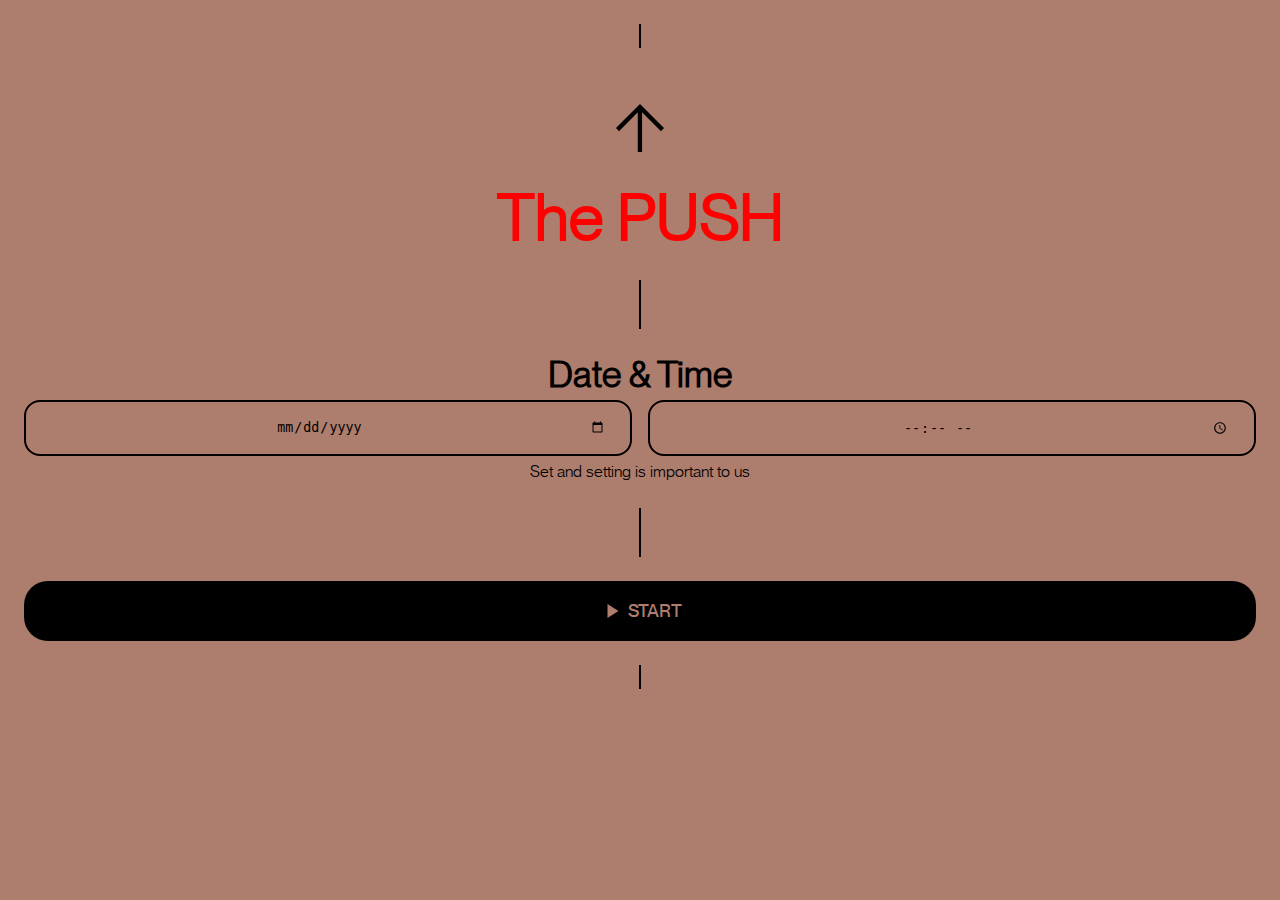
==== date-and-time.html @ b66043ad "added icon" ====
<!DOCTYPE html>
<html lang="en">
<head>
    <meta charset="UTF-8">
    <meta http-equiv="X-UA-Compatible" content="IE=edge">
    <meta name="viewport" content="width=device-width, initial-scale=1.0">

    <link rel="stylesheet" href="css-&-scss/style.css">
    <title>Document</title>
</head>
<body>
    <div id="workout-option-screen" class="content-wrapper-dip date-and-time-option">

        <!-- ::::: Crop marks - Top mark ::::: -->
        <div class="vertical-crop-mark-wrapper">
            <svg alt="simple crop mark" width="2" height="24" viewBox="0 0 2 24" fill="none" xmlns="http://www.w3.org/2000/svg">
                <path class="crop-line" d="M1 0V24" stroke="black" stroke-width="2"/>
            </svg>
        </div>
        <!-- ::::: Crop marks - Top mark ::::: -->

        <!-- ::::: Small workout icon ::::: -->
        <div class="small-workout-icon-wrapper">
            <svg width="48" height="48" viewBox="0 0 48 48" fill="none" xmlns="http://www.w3.org/2000/svg">
                <path class="filled-icon" d="M0 24.0777L21.7559 2.24133L21.778 2.21914L23.9889 0L48 24.0777L44.9489 27.1401L26.0672 8.21082V48H21.7559V8.36616L3.05113 27.1401L0 24.0777Z" fill="black"/>
            </svg>
        </div>
        <!-- ::::: Small workout icon ::::: -->

        <!-- ::::: Work out tittle ::::: -->
        <div class="date-and-time-tittle-wrapper">
            <h1 class="display-3" style="color: red;">The PUSH</h1>
        </div>
        <!-- ::::: Work out tittle ::::: -->

        <!-- ::::: Simple crop mark ::::: -->
        <svg width="2" height="49" viewBox="0 0 2 49" fill="none" xmlns="http://www.w3.org/2000/svg">
            <path class="crop-line" d="M1 0V49" stroke="black" stroke-width="2"/>
        </svg>
        <!-- ::::: Simple crop mark ::::: -->

        <!-- ::::: Date and time section ::::: -->
        <div class="date-and-time">
            <h1 class="display-6">Date & Time</h1>
            <div class="dnt-forum">
                <input type="date" id="workout-date" name="workout-date" placeholder="Enter date" required>
                <input type="time" id="workout-time" name="workout-time" placeholder="Enter time" required>
            </div>
            <p class="body-1">Set and setting is important to us</p>
        </div>
        <!-- ::::: Date and time section ::::: -->

        <!-- ::::: Simple crop mark ::::: -->
        <svg width="2" height="49" viewBox="0 0 2 49" fill="none" xmlns="http://www.w3.org/2000/svg">
            <path class="crop-line" d="M1 0V49" stroke="black" stroke-width="2"/>
        </svg>
        <!-- ::::: Simple crop mark ::::: -->

        <!-- ::::: Start button ::::: -->
        <div class="start-button-wrapper">
            <button class="start-button" onclick="window.location.href = 'the-workout.html';">
                <svg width="25" height="24" viewBox="0 0 25 24" xmlns="http://www.w3.org/2000/svg">
                    <mask id="mask0_103_1729" style="mask-type:alpha" maskUnits="userSpaceOnUse" x="0" y="0" width="25" height="24">
                    <rect x="0.5" width="24" height="24"/>
                    </mask>
                    <g mask="url(#mask0_103_1729)">
                    <path d="M8.5 19V5L19.5 12L8.5 19Z" fill="white"/>
                    </g>
                </svg>
                START
            </button>
        </div>
        <!-- ::::: Start button ::::: -->

        <!-- ::::: Crop marks - Bottom mark ::::: -->
        <div class="vertical-crop-mark-wrapper bottom-crop-mark">
            <svg alt="simple crop mark width="2" height="24" viewBox="0 0 2 24" fill="none" xmlns="http://www.w3.org/2000/svg">
                <path class="crop-line" d="M1 0V24" stroke="black" stroke-width="2"/>
            </svg>
        </div>
        <!-- ::::: Crop marks - Bottom mark ::::: -->

    </div> 
    <!-- <canvas id="gradient-canvas" data-transition-in /></canvas> -->
    <!-- ::::: Scripts ::::: -->
    <!-- <script src="js/Gradient.js"></script> -->
    <script src="js/changin-background-color.js"></script>
    <script src="js/carousel.js"></script>
    <!-- ::::: Scripts ::::: -->
</body>
</html>
---- css-&-scss/style.css ----
:root {
  --black: 0, 0, 0;
  --white: 255, 255, 255;
  --background-color: 189, 255, 0;
  --type-color-black: rgba(var(--black));
  --type-color-white: rgba(var(--white));
  --color-black-opacity: rgba(var(--black), 0.75);
}

@font-face {
  font-family: "pp_neue_montrealbold";
  src: url("../neue-montreal/ppneuemontreal-bold-webfont.woff2") format("woff2"), url("../neue-montreal/ppneuemontreal-bold-webfont.woff") format("woff");
  font-weight: normal;
  font-style: normal;
}
@font-face {
  font-family: "pp_neue_montrealbook";
  src: url("../neue-montreal/ppneuemontreal-book-webfont.woff2") format("woff2"), url("../neue-montreal/ppneuemontreal-book-webfont.woff") format("woff");
  font-weight: normal;
  font-style: normal;
}
@font-face {
  font-family: "pp_neue_montrealmedium";
  src: url("../neue-montreal/ppneuemontreal-medium-webfont.woff2") format("woff2"), url("../neue-montreal/ppneuemontreal-medium-webfont.woff") format("woff");
  font-weight: normal;
  font-style: normal;
}
.display-3 {
  font-size: 64px;
  font-family: "pp_neue_montrealbook";
}

.display-5 {
  font-size: 42px;
  font-family: "pp_neue_montrealbook";
}

.display-6 {
  font-size: 36px;
  font-family: "pp_neue_montrealbook";
}

.lead-3 {
  font-size: 18px;
  font-family: "pp_neue_montrealmedium";
}

.body-1 {
  font-size: 16px;
  font-family: "pp_neue_montrealbook";
  line-height: 1.5;
}

.body-1-bold {
  font-size: 16px;
  font-family: "pp_neue_montrealmedium";
}

button {
  border: none;
  padding: 1em;
  background-color: rgba(var(--black), 0.75);
  font-size: 18px;
  font-family: "pp_neue_montrealmedium";
}

button:hover {
  transition: 2000;
  background-color: rgba(var(--black), 0.5);
  transition: 0.5s;
}

.gate button {
  width: 178px;
  height: 178px;
  border-radius: 100%;
}

.begin-button {
  display: flex;
  flex-direction: column;
  justify-content: center;
  align-items: center;
  position: absolute;
  top: 346px;
  left: 9px;
}

input {
  background: none;
  box-sizing: border-box;
  width: 100%;
  padding: 16px 0;
  text-align: center;
  border-radius: 16px;
  border: solid 2px var(--type-color-black);
  transition: background 0.5s;
}

input:focus {
  background: rgba(var(--black), 0.75);
  color: var(--type-color-white);
}

input::-moz-placeholder {
  color: var(--type-color-black);
  font-size: 16px;
  font-family: "pp_neue_montrealbook";
  line-height: 1.5;
  -moz-transition: color 0.5s;
  transition: color 0.5s;
}

input::placeholder {
  color: var(--type-color-black);
  font-size: 16px;
  font-family: "pp_neue_montrealbook";
  line-height: 1.5;
  transition: color 0.5s;
}

input:focus::-moz-placeholder {
  color: rgba(var(--white), 0.5);
}

input:focus::placeholder {
  color: rgba(var(--white), 0.5);
}

input[type=date],
input[type=time] {
  padding-left: 24px;
  padding-right: 24px;
}

body {
  margin: 0px;
  padding: 0px;
  box-sizing: border-box;
  background: rgb(var(--background-color));
}

#entry-screen {
  margin: 48px 0px;
}

#workout-option-screen {
  margin-top: 24px;
}

.introductions {
  display: flex;
  flex-direction: column;
  padding-bottom: 24px;
}
.introductions .text-line-1,
.introductions .text-line-2 {
  display: flex;
  flex-direction: row;
  justify-content: space-between;
  padding: 0 48px;
  margin: 0px;
}
.introductions h1 {
  padding: 0px;
  margin: 0px;
}

.gate {
  position: relative;
  margin: 0 48px;
}

.vertical-text {
  position: absolute;
  rotate: 90deg;
  top: 150px;
  left: -130px;
}

.motivation-section {
  position: absolute;
  left: 188px;
  top: 205px;
}
.motivation-section p {
  padding: 0px;
  margin: 0px;
}
.motivation-section .body-1-bold {
  text-align: right;
}

.always-up-arrow {
  position: absolute;
  left: 325px;
}

.circle-group-1 {
  position: absolute;
  top: -144px;
  display: flex;
  flex-direction: column;
  align-items: center;
  gap: 16px;
  min-width: 48px;
}

.circle-group-2 {
  position: absolute;
  top: 84px;
  left: 90px;
  display: flex;
  flex-direction: column-reverse;
  align-items: center;
  gap: 16px;
}

.workout-selector .carousel {
  font-size: 0px;
  cursor: pointer;
  overflow: hidden;
  white-space: nowrap;
}

.carousel svg {
  height: 275px;
  width: 100%;
}

.carousel svg:first-child {
  margin-left: 0px;
}

.vertical-crop-mark-wrapper {
  display: flex;
  justify-content: center;
  height: 56px;
}
.vertical-crop-mark-wrapper .top-crop-mark {
  position: relative;
  padding-bottom: 32px;
}
.vertical-crop-mark-wrapper .bottom-crop-mark {
  position: relative;
  padding-top: 32px;
}

.horizontal-crop-mark-wrapper {
  display: flex;
  justify-content: space-between;
  padding: 0 24px;
  position: relative;
  top: 140px;
}

.indicator-dots {
  display: flex;
  flex-direction: row;
  gap: 24px;
  justify-content: center;
  padding: 24px 0px;
}
.indicator-dots .dot {
  padding: 0px;
  margin: 0px;
}

.activated-content .inactive-dot {
  display: none;
}
.activated-content .active-dot {
  display: block;
}

.inactivated-content .inactive-dot {
  display: block;
}
.inactivated-content .active-dot {
  display: none;
}

.inactive-workout-desc {
  display: none;
}

.active-workout-desc {
  display: flex;
}

.workout-desc {
  flex-direction: row;
  padding: 0px 24px;
  gap: 48px;
}
.workout-desc .text-block {
  display: flex;
  flex-direction: column;
  gap: 8px;
}
.workout-desc h1,
.workout-desc p {
  padding: 0px;
  margin: 0px;
  text-align: justify;
}
.workout-desc button {
  border-radius: 50px;
}

.date-and-time-option {
  display: flex;
  flex-direction: column;
  align-items: center;
  gap: 24px;
  padding: 0 24px;
}
.date-and-time-option .start-button {
  display: flex;
  align-items: center;
  justify-content: center;
  gap: 4px;
  width: 100%;
  border-radius: 24px;
}

.start-button-wrapper {
  display: flex;
  width: 100%;
}

.date-and-time-tittle-wrapper h1 {
  margin: 0px;
}

.date-and-time {
  display: flex;
  flex-direction: column;
  align-items: center;
  gap: 4px;
  width: 100%;
}
.date-and-time .dnt-forum {
  display: flex;
  justify-content: center;
  gap: 16px;
  width: 100%;
}
.date-and-time input {
  height: 56px;
}
.date-and-time h1,
.date-and-time p {
  padding: 0px;
  margin: 0px;
}

.workout-option {
  display: flex;
  flex-direction: column;
  align-items: center;
  gap: 24px;
  height: 100vh;
  padding: 0 24px;
}
.workout-option .button-wrapper {
  width: 100%;
  padding-bottom: 24px;
}
.workout-option .button-wrapper button {
  width: 100%;
  display: flex;
  gap: 4px;
  justify-content: center;
  align-items: center;
  border-radius: 24px;
}

.workout-header {
  display: flex;
  flex-direction: column;
  align-items: center;
  justify-content: center;
  gap: 24px;
}
.workout-header .small-workout-icon-wrapper {
  padding-top: 24px;
}
.workout-header .workout-tittle-wrapper h1 {
  padding: 0px;
  margin: 0px;
}

.workout-content {
  display: flex;
  flex-direction: column;
  flex-grow: 1;
  gap: 24px;
  justify-content: center;
}

.current-workout-input-section {
  display: flex;
  flex-direction: column;
  align-items: center;
  gap: 4px;
  width: 100%;
}
.current-workout-input-section .wnr-forum {
  display: flex;
  justify-content: center;
  gap: 16px;
  width: 100%;
}
.current-workout-input-section h1,
.current-workout-input-section p {
  padding: 0px;
  margin: 0px;
}

.current-workout,
.previous-workout {
  display: flex;
  flex-direction: column;
  justify-content: center;
  align-items: center;
  gap: 4px;
}
.current-workout .current-stats,
.current-workout .previous-stats,
.previous-workout .current-stats,
.previous-workout .previous-stats {
  display: flex;
  flex-direction: row;
  justify-content: center;
  align-items: center;
  gap: 24px;
}
.current-workout .section-crop-marks,
.previous-workout .section-crop-marks {
  display: flex;
  flex-direction: row;
  justify-content: space-between;
  width: 380px;
  position: relative;
  bottom: 47px;
}
.current-workout p,
.current-workout h1,
.previous-workout p,
.previous-workout h1 {
  padding: 0px;
  padding: 0px;
  margin: 0px;
  margin: 0px;
}

#finish-screen {
  display: flex;
  flex-direction: column;
  gap: 48px;
  justify-content: center;
  align-items: center;
  height: 100vh;
  padding: 0 24px;
}
#finish-screen h1, #finish-screen h2 {
  padding: 0px;
  margin: 0px;
  text-align: center;
}
#finish-screen .tittle-wrapper {
  width: 100%;
}
#finish-screen .section-crop-marks {
  display: flex;
  flex-direction: row;
  justify-content: space-between;
  width: 380px;
  position: relative;
  bottom: 24px;
}
#finish-screen .restart-button-wrapper {
  width: 100%;
}
#finish-screen .restart-button-wrapper button {
  width: 100%;
  display: flex;
  gap: 4px;
  justify-content: center;
  border-radius: 24px;
}

.big-circle {
  animation: big-shrinkage 2.5s linear forwards;
  animation-iteration-count: infinite;
}

@keyframes big-shrinkage {
  0% {
    width: 48px;
  }
  50% {
    width: 42px;
  }
  100% {
    width: 48px;
  }
}
.medium-circle {
  animation: medium-shrinkage 2.5s linear;
  animation-iteration-count: infinite;
}

@keyframes medium-shrinkage {
  0% {
    width: 28px;
  }
  50% {
    width: 32px;
  }
  100% {
    width: 28px;
  }
}
.small-circle {
  animation: small-shrinkage 2.5s linear;
  animation-iteration-count: infinite;
}

@keyframes small-shrinkage {
  0% {
    width: 16px;
  }
  50% {
    width: 12px;
  }
  100% {
    width: 16px;
  }
}
.curved-line {
  stroke-dasharray: 908;
  stroke-dashoffset: 50;
  animation: curved-line-broken-stroke 5s linear;
  animation-iteration-count: infinite;
}

@keyframes curved-line-broken-stroke {
  0% {
    stroke-dasharray: 908;
    stroke-dashoffset: 50;
  }
  50% {
    stroke-dasharray: 908;
    stroke-dashoffset: 28;
  }
  100% {
    stroke-dasharray: 908;
    stroke-dashoffset: 50;
  }
}
.always-up-arrow {
  top: 0;
  animation: arrow-movement 2.5s linear;
  animation-iteration-count: infinite;
}

@keyframes arrow-movement {
  0% {
    top: 0px;
  }
  50% {
    top: 8px;
  }
  100% {
    top: 0px;
  }
}
.horizontal-crop-mark-wrapper {
  padding: 0 24px;
  animation: horizontal-crop-mark-movement 2.5s linear;
  animation-iteration-count: infinite;
}

@keyframes horizontal-crop-mark-movement {
  0% {
    padding: 0 24px;
  }
  50% {
    padding: 0 48px;
  }
  100% {
    padding: 0 24px;
  }
}
.top-crop-mark {
  animation: vertical-top-crop-mark-wrapper 2.5s linear;
  animation-iteration-count: infinite;
}

@keyframes vertical-top-crop-mark-wrapper {
  0% {
    top: 0px;
  }
  50% {
    top: 16px;
  }
  100% {
    top: 0px;
  }
}
.bottom-crop-mark {
  animation: vertical-bottom-crop-mark-wrapper 2.5s linear;
  animation-iteration-count: infinite;
}

@keyframes vertical-bottom-crop-mark-wrapper {
  0% {
    bottom: 0px;
  }
  50% {
    bottom: 16px;
  }
  100% {
    bottom: 0px;
  }
}/*# sourceMappingURL=style.css.map */
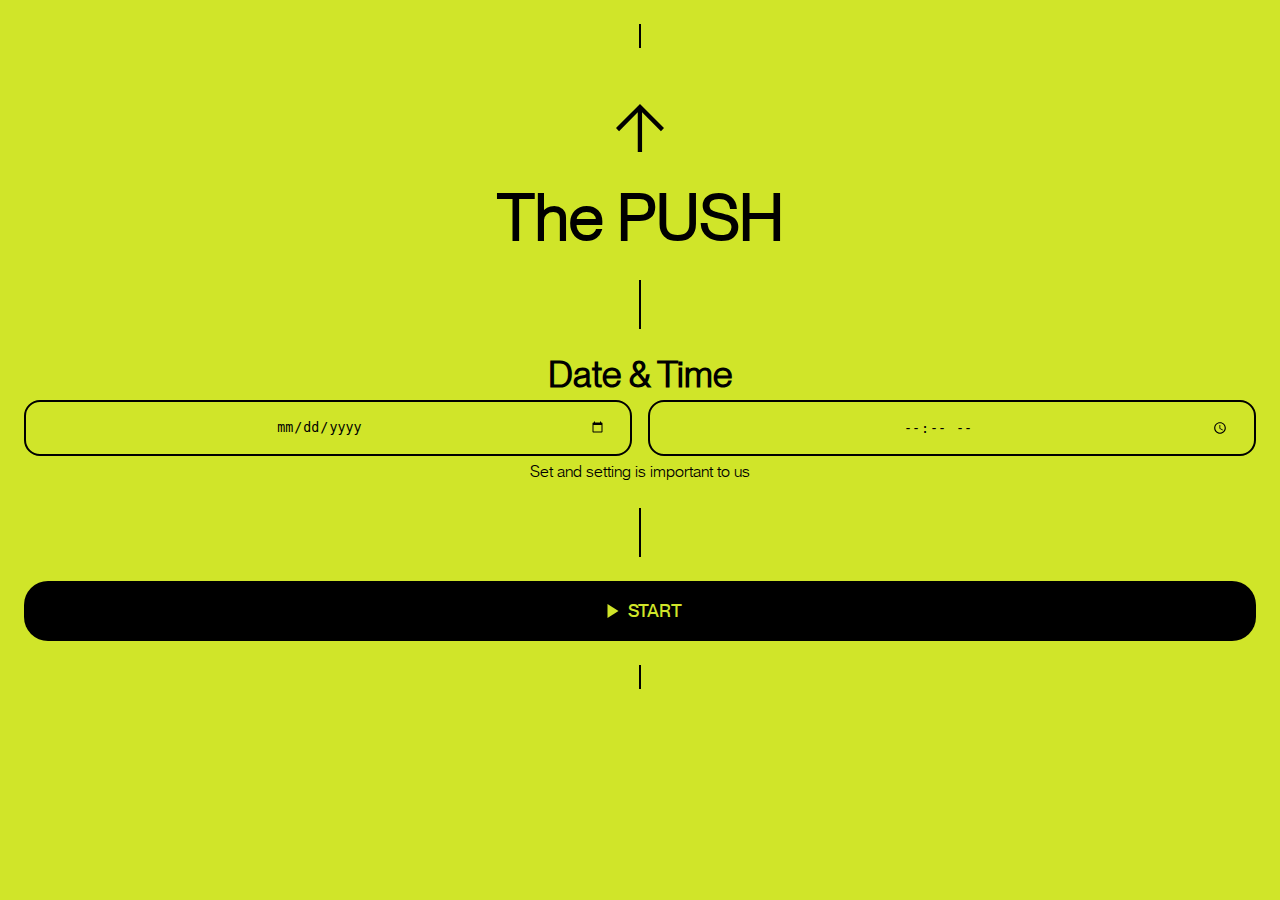
==== commit 78df95c0: "Updated styling on the date and time forum" ====
--- a/date-and-time.html
+++ b/date-and-time.html
@@ -29,7 +29,7 @@
 
         <!-- ::::: Work out tittle ::::: -->
         <div class="date-and-time-tittle-wrapper">
-            <h1 class="display-3" style="color: red;">The PUSH</h1>
+            <h1 class="display-3">The PUSH</h1>
         </div>
         <!-- ::::: Work out tittle ::::: -->
 
--- a/css-&-scss/style.css
+++ b/css-&-scss/style.css
@@ -360,7 +360,6 @@
   flex-direction: column;
   align-items: center;
   gap: 24px;
-  height: 100vh;
   padding: 0 24px;
 }
 .workout-option .button-wrapper {
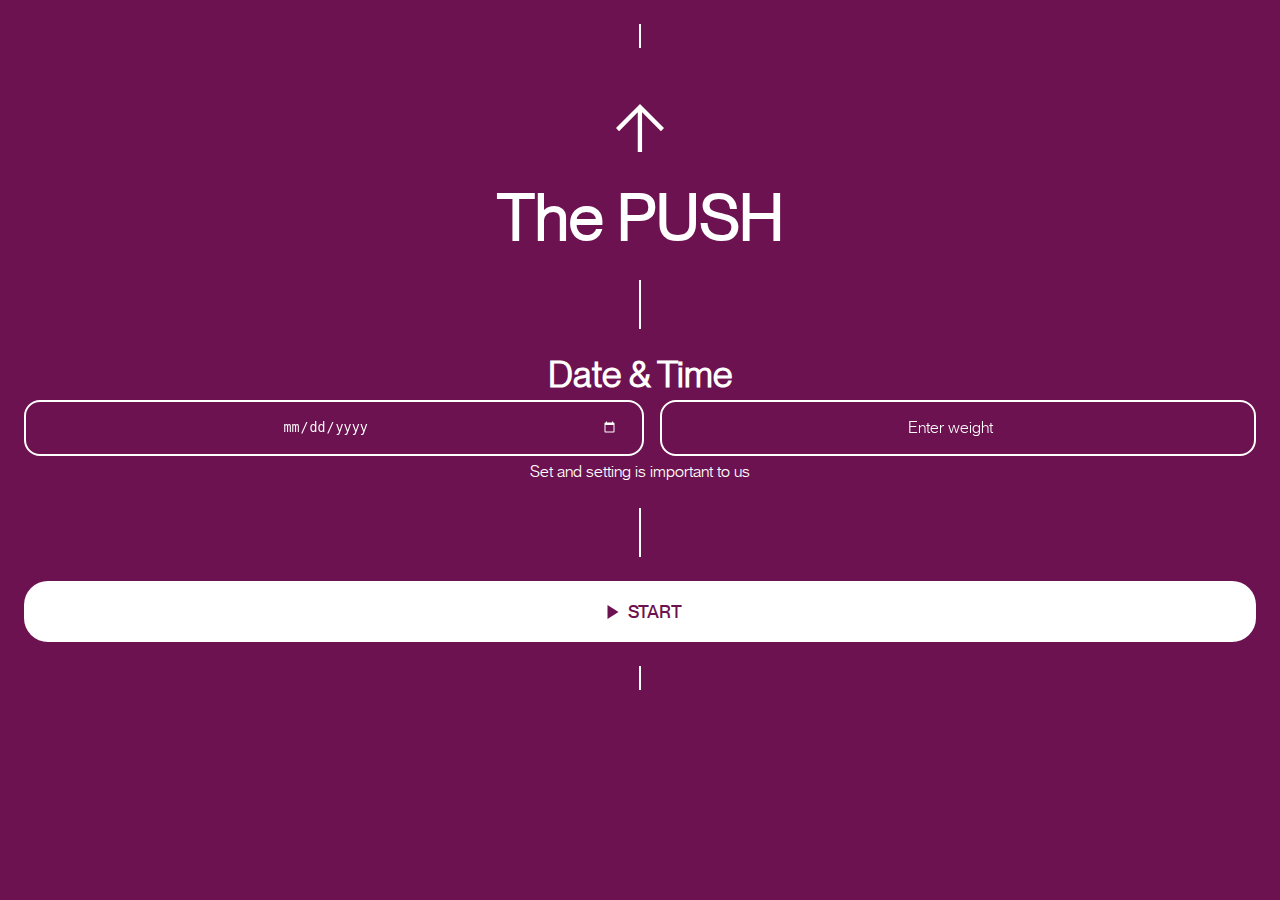
==== commit fbdea947: "testing out why inputs dont show placeholder text" ====
--- a/date-and-time.html
+++ b/date-and-time.html
@@ -44,7 +44,8 @@
             <h1 class="display-6">Date & Time</h1>
             <div class="dnt-forum">
                 <input type="date" id="workout-date" name="workout-date" placeholder="Enter date" required>
-                <input type="time" id="workout-time" name="workout-time" placeholder="Enter time" required>
+                <input type="number" id="exercise-weight" name="exercise-weight" placeholder="Enter weight" required>
+                <!-- <input type="time" id="workout-time" name="workout-time" placeholder="Enter time" required> -->
             </div>
             <p class="body-1">Set and setting is important to us</p>
         </div>
--- a/css-&-scss/style.css
+++ b/css-&-scss/style.css
@@ -313,6 +313,7 @@
   flex-direction: column;
   align-items: center;
   gap: 24px;
+  height: 698px;
   padding: 0 24px;
 }
 .date-and-time-option .start-button {
@@ -327,6 +328,7 @@
 .start-button-wrapper {
   display: flex;
   width: 100%;
+  flex-grow: 1;
 }
 
 .date-and-time-tittle-wrapper h1 {
@@ -360,16 +362,19 @@
   flex-direction: column;
   align-items: center;
   gap: 24px;
+  height: 722px;
   padding: 0 24px;
 }
 .workout-option .button-wrapper {
+  display: flex;
+  gap: 16px;
   width: 100%;
   padding-bottom: 24px;
 }
 .workout-option .button-wrapper button {
   width: 100%;
   display: flex;
-  gap: 4px;
+  gap: 8px;
   justify-content: center;
   align-items: center;
   border-radius: 24px;
@@ -383,11 +388,7 @@
   gap: 24px;
 }
 .workout-header .small-workout-icon-wrapper {
-  padding-top: 24px;
-}
-.workout-header .workout-tittle-wrapper h1 {
-  padding: 0px;
-  margin: 0px;
+  padding-top: 48px;
 }
 
 .workout-content {
@@ -485,7 +486,7 @@
 #finish-screen .restart-button-wrapper button {
   width: 100%;
   display: flex;
-  gap: 4px;
+  gap: 8px;
   justify-content: center;
   border-radius: 24px;
 }
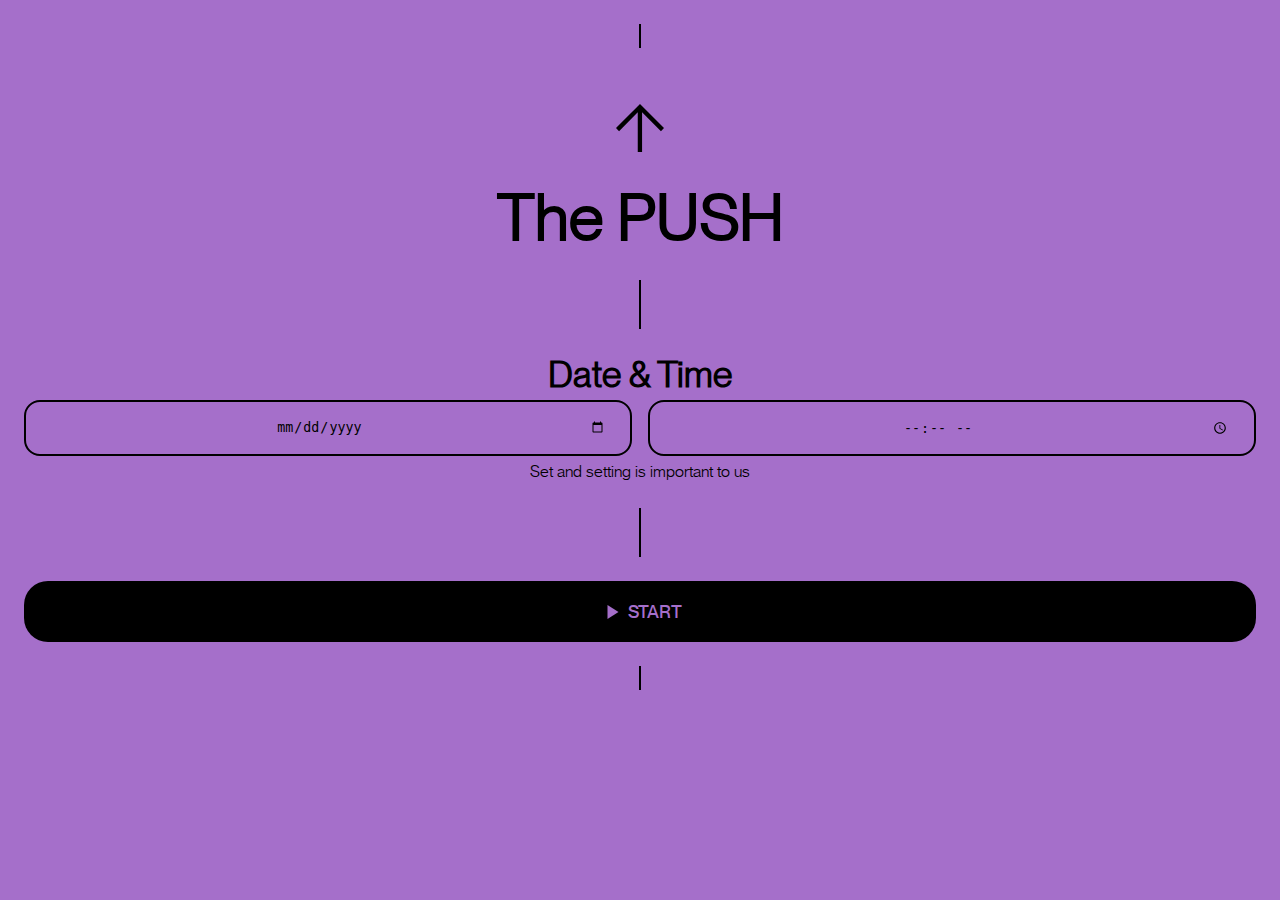
==== commit 84cccabe: "Updated input field" ====
--- a/date-and-time.html
+++ b/date-and-time.html
@@ -44,8 +44,7 @@
             <h1 class="display-6">Date & Time</h1>
             <div class="dnt-forum">
                 <input type="date" id="workout-date" name="workout-date" placeholder="Enter date" required>
-                <input type="number" id="exercise-weight" name="exercise-weight" placeholder="Enter weight" required>
-                <!-- <input type="time" id="workout-time" name="workout-time" placeholder="Enter time" required> -->
+                <input type="time" id="workout-time" name="workout-time" placeholder="Enter time" required>
             </div>
             <p class="body-1">Set and setting is important to us</p>
         </div>
--- a/css-&-scss/style.css
+++ b/css-&-scss/style.css
@@ -102,7 +102,7 @@
   color: var(--type-color-white);
 }
 
-input::-moz-placeholder {
+input::-moz-placeholder, input[type=date]::-moz-placeholder, input[type=time]::-moz-placeholder {
   color: var(--type-color-black);
   font-size: 16px;
   font-family: "pp_neue_montrealbook";
@@ -111,7 +111,9 @@
   transition: color 0.5s;
 }
 
-input::placeholder {
+input::placeholder,
+input[type=date]::placeholder,
+input[type=time]::placeholder {
   color: var(--type-color-black);
   font-size: 16px;
   font-family: "pp_neue_montrealbook";
@@ -388,7 +390,7 @@
   gap: 24px;
 }
 .workout-header .small-workout-icon-wrapper {
-  padding-top: 48px;
+  padding-top: 24px;
 }
 
 .workout-content {
@@ -396,7 +398,8 @@
   flex-direction: column;
   flex-grow: 1;
   gap: 24px;
-  justify-content: center;
+  justify-content: space-between;
+  align-items: center;
 }
 
 .current-workout-input-section {
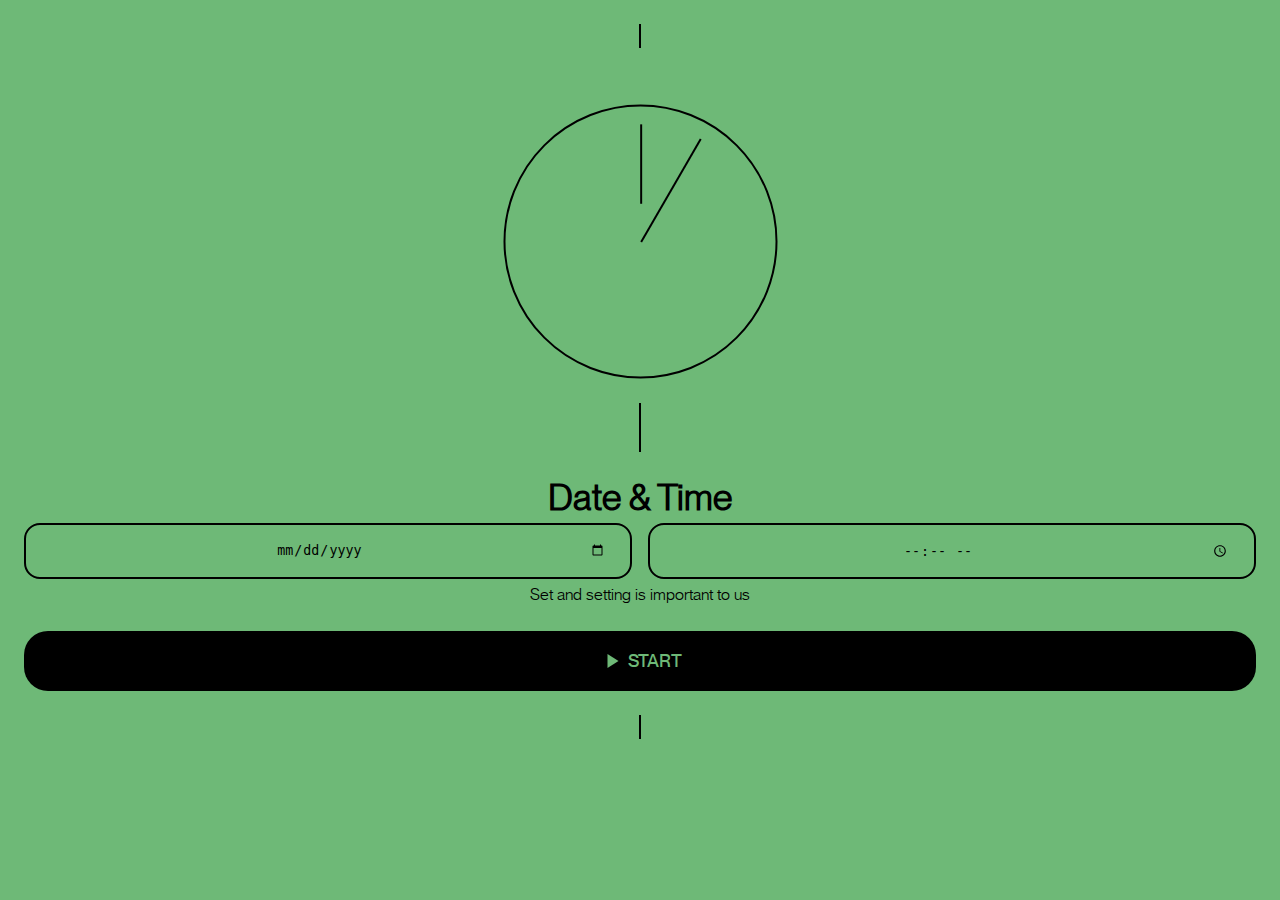
==== commit 177fea5e: "Updating "date-and-time" layout." ====
--- a/date-and-time.html
+++ b/date-and-time.html
@@ -19,19 +19,13 @@
         </div>
         <!-- ::::: Crop marks - Top mark ::::: -->
 
-        <!-- ::::: Small workout icon ::::: -->
-        <div class="small-workout-icon-wrapper">
-            <svg width="48" height="48" viewBox="0 0 48 48" fill="none" xmlns="http://www.w3.org/2000/svg">
-                <path class="filled-icon" d="M0 24.0777L21.7559 2.24133L21.778 2.21914L23.9889 0L48 24.0777L44.9489 27.1401L26.0672 8.21082V48H21.7559V8.36616L3.05113 27.1401L0 24.0777Z" fill="black"/>
-            </svg>
-        </div>
-        <!-- ::::: Small workout icon ::::: -->
-
-        <!-- ::::: Work out tittle ::::: -->
-        <div class="date-and-time-tittle-wrapper">
-            <h1 class="display-3">The PUSH</h1>
-        </div>
-        <!-- ::::: Work out tittle ::::: -->
+        <!-- ::::: Big clock icon ::::: -->
+        <svg class="big-clock" width="275" height="275" viewBox="0 0 276 275" fill="none" xmlns="http://www.w3.org/2000/svg">
+            <circle cx="138" cy="137.5" r="136.5" stroke="black" stroke-width="2"/>
+            <path d="M138.664 19.9277V99.6379" stroke="black" stroke-width="2"/>
+            <path d="M198.447 34.541L138.664 138.088" stroke="black" stroke-width="2"/>
+        </svg>
+        <!-- ::::: Big clock icon ::::: -->
 
         <!-- ::::: Simple crop mark ::::: -->
         <svg width="2" height="49" viewBox="0 0 2 49" fill="none" xmlns="http://www.w3.org/2000/svg">
@@ -49,12 +43,6 @@
             <p class="body-1">Set and setting is important to us</p>
         </div>
         <!-- ::::: Date and time section ::::: -->
-
-        <!-- ::::: Simple crop mark ::::: -->
-        <svg width="2" height="49" viewBox="0 0 2 49" fill="none" xmlns="http://www.w3.org/2000/svg">
-            <path class="crop-line" d="M1 0V49" stroke="black" stroke-width="2"/>
-        </svg>
-        <!-- ::::: Simple crop mark ::::: -->
 
         <!-- ::::: Start button ::::: -->
         <div class="start-button-wrapper">
--- a/css-&-scss/style.css
+++ b/css-&-scss/style.css
@@ -315,7 +315,6 @@
   flex-direction: column;
   align-items: center;
   gap: 24px;
-  height: 698px;
   padding: 0 24px;
 }
 .date-and-time-option .start-button {
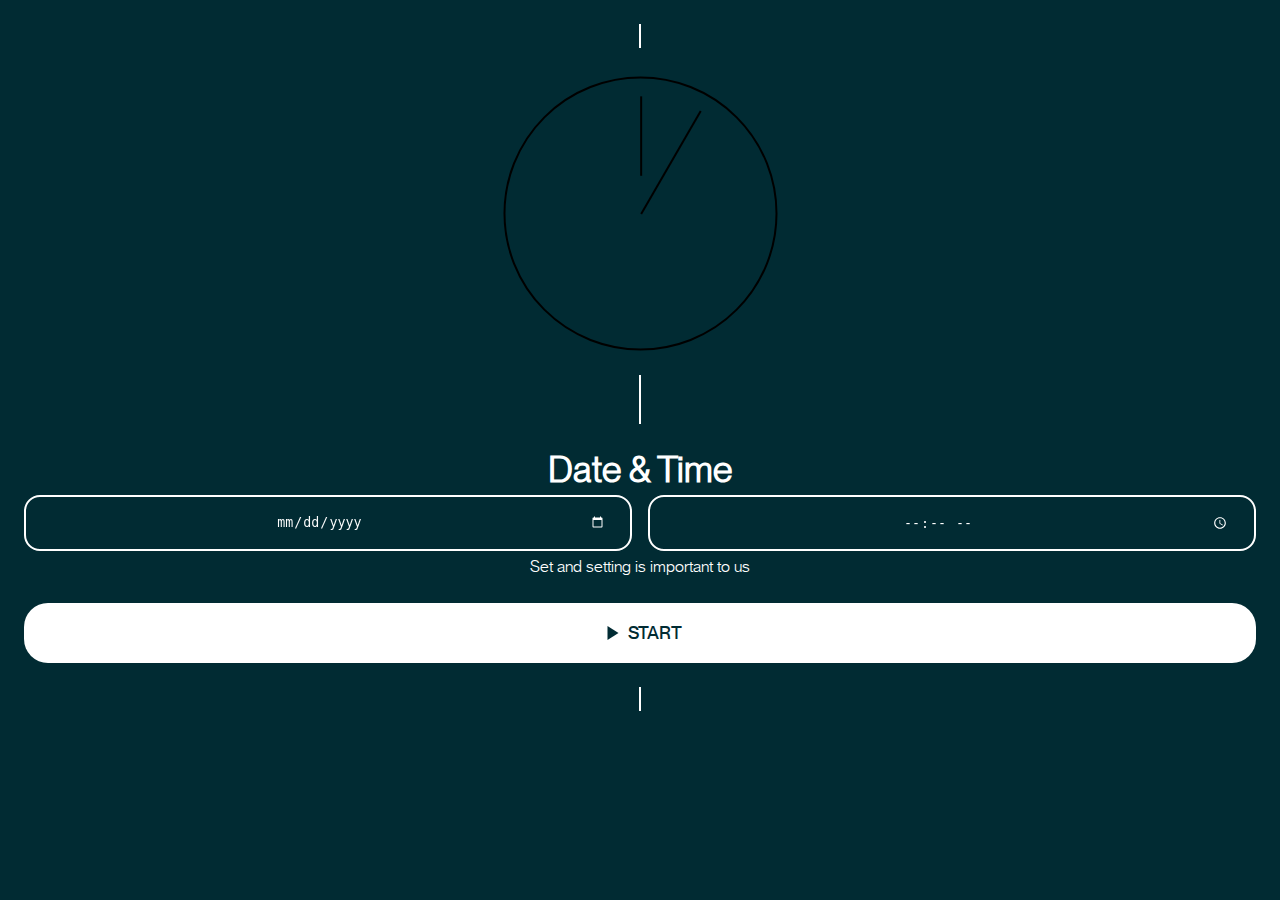
==== commit 9a5998c7: "Removed the vertical crop mark class" ====
--- a/date-and-time.html
+++ b/date-and-time.html
@@ -12,7 +12,7 @@
     <div id="workout-option-screen" class="content-wrapper-dip date-and-time-option">
 
         <!-- ::::: Crop marks - Top mark ::::: -->
-        <div class="vertical-crop-mark-wrapper">
+        <div>
             <svg alt="simple crop mark" width="2" height="24" viewBox="0 0 2 24" fill="none" xmlns="http://www.w3.org/2000/svg">
                 <path class="crop-line" d="M1 0V24" stroke="black" stroke-width="2"/>
             </svg>
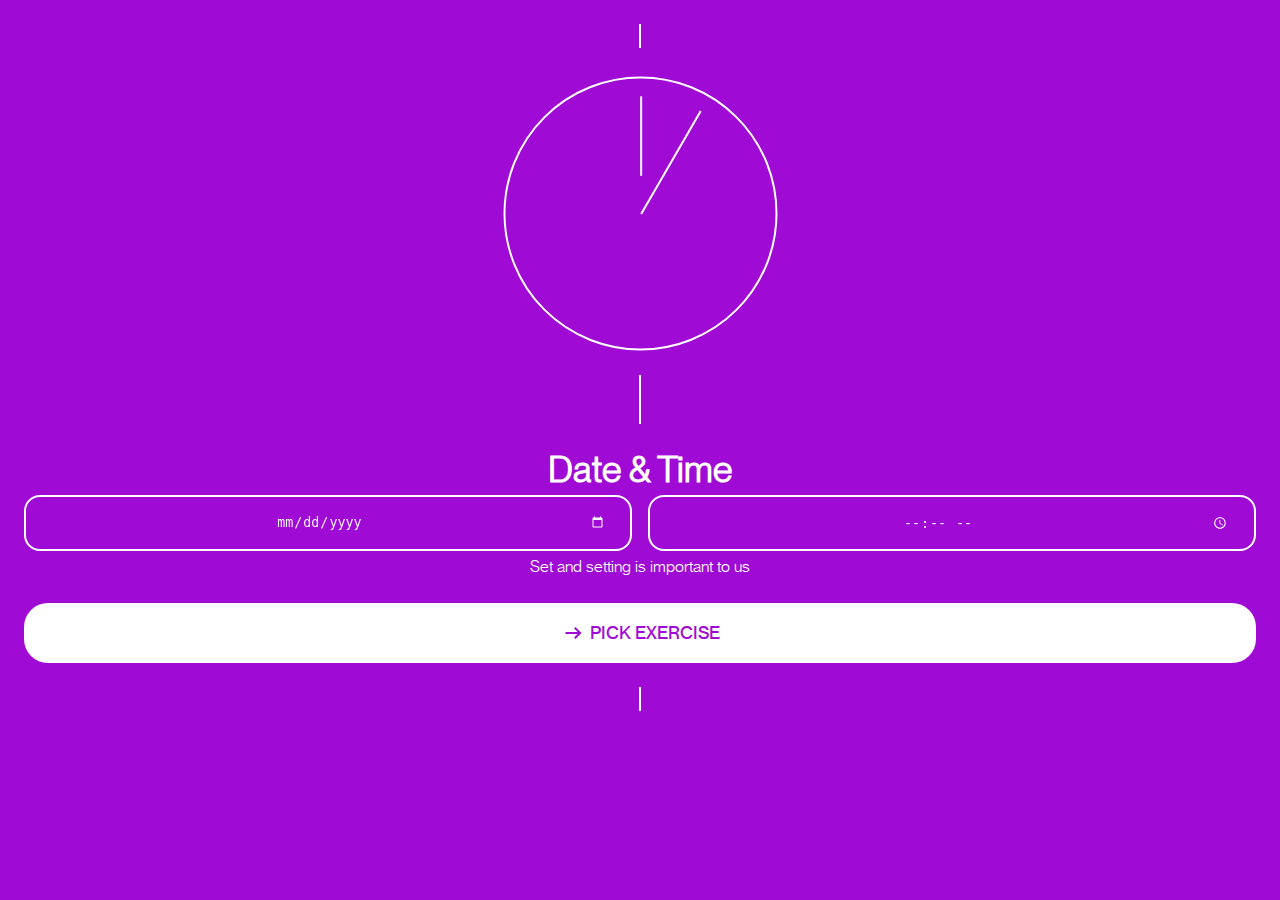
==== commit f7bb33ab: "Linked pages together and changed some stylictic things" ====
--- a/date-and-time.html
+++ b/date-and-time.html
@@ -21,9 +21,9 @@
 
         <!-- ::::: Big clock icon ::::: -->
         <svg class="big-clock" width="275" height="275" viewBox="0 0 276 275" fill="none" xmlns="http://www.w3.org/2000/svg">
-            <circle cx="138" cy="137.5" r="136.5" stroke="black" stroke-width="2"/>
-            <path d="M138.664 19.9277V99.6379" stroke="black" stroke-width="2"/>
-            <path d="M198.447 34.541L138.664 138.088" stroke="black" stroke-width="2"/>
+            <circle class="crop-line" cx="138" cy="137.5" r="136.5" stroke="black" stroke-width="2"/>
+            <path class="crop-line" d="M138.664 19.9277V99.6379" stroke="black" stroke-width="2"/>
+            <path class="crop-line" d="M198.447 34.541L138.664 138.088" stroke="black" stroke-width="2"/>
         </svg>
         <!-- ::::: Big clock icon ::::: -->
 
@@ -46,16 +46,16 @@
 
         <!-- ::::: Start button ::::: -->
         <div class="start-button-wrapper">
-            <button class="start-button" onclick="window.location.href = 'the-workout.html';">
-                <svg width="25" height="24" viewBox="0 0 25 24" xmlns="http://www.w3.org/2000/svg">
-                    <mask id="mask0_103_1729" style="mask-type:alpha" maskUnits="userSpaceOnUse" x="0" y="0" width="25" height="24">
-                    <rect x="0.5" width="24" height="24"/>
+            <button class="start-button" onclick="window.location.href = 'workout-option.html';">
+                <svg width="25" height="24" viewBox="0 0 25 24" fill="none" xmlns="http://www.w3.org/2000/svg">
+                    <mask id="mask0_207_2508" style="mask-type:alpha" maskUnits="userSpaceOnUse" x="0" y="0" width="25" height="24">
+                    <rect x="0.5" width="24" height="24" fill="white"/>
                     </mask>
-                    <g mask="url(#mask0_103_1729)">
-                    <path d="M8.5 19V5L19.5 12L8.5 19Z" fill="white"/>
+                    <g mask="url(#mask0_207_2508)">
+                    <path d="M14.5 18L13.1 16.55L16.65 13H4.5V11H16.65L13.1 7.45L14.5 6L20.5 12L14.5 18Z" fill="white"/>
                     </g>
                 </svg>
-                START
+                PICK EXERCISE
             </button>
         </div>
         <!-- ::::: Start button ::::: -->
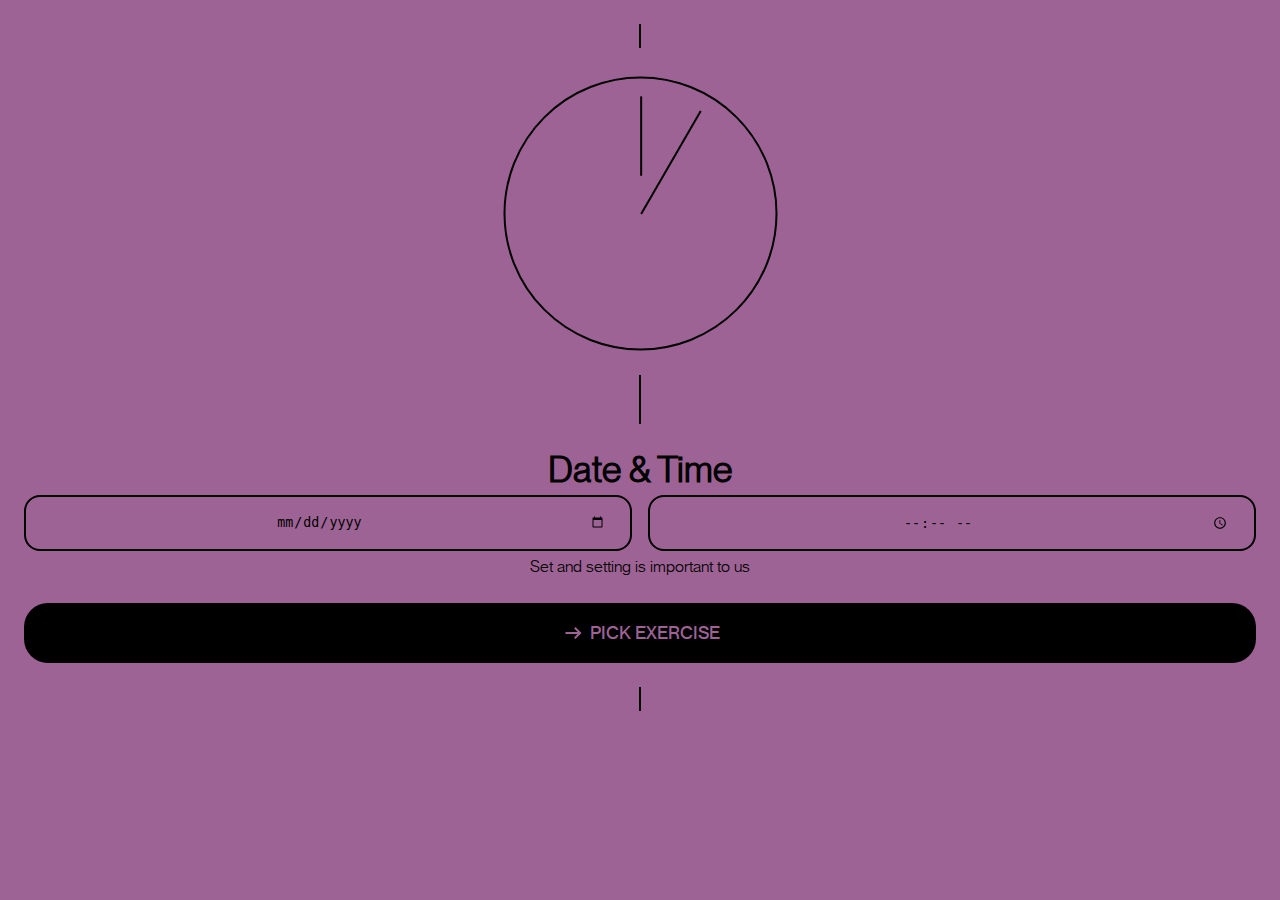
==== commit 22f24a9e: "Linked the user flows together" ====
--- a/date-and-time.html
+++ b/date-and-time.html
@@ -73,7 +73,7 @@
     <!-- ::::: Scripts ::::: -->
     <!-- <script src="js/Gradient.js"></script> -->
     <script src="js/changin-background-color.js"></script>
-    <script src="js/carousel.js"></script>
+    <!-- <script src="js/carousel.js"></script> -->
     <!-- ::::: Scripts ::::: -->
 </body>
 </html>
